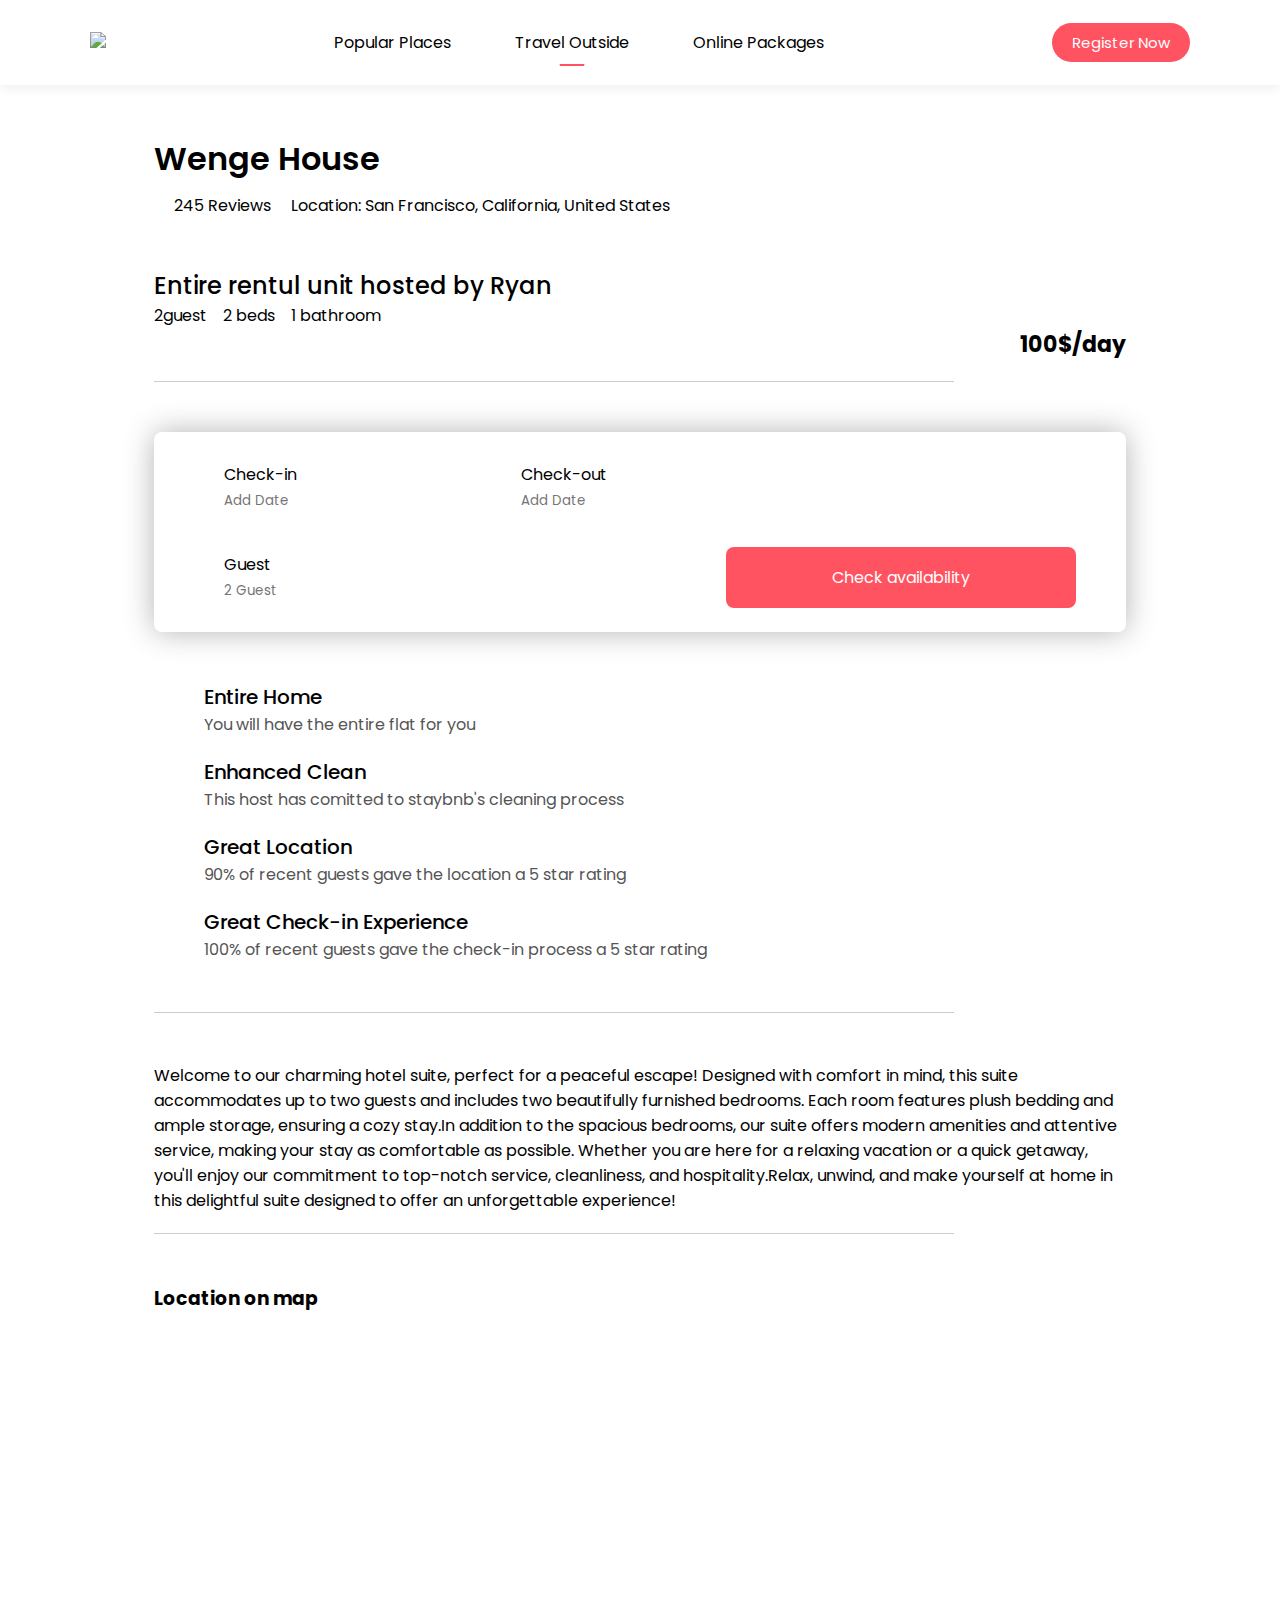
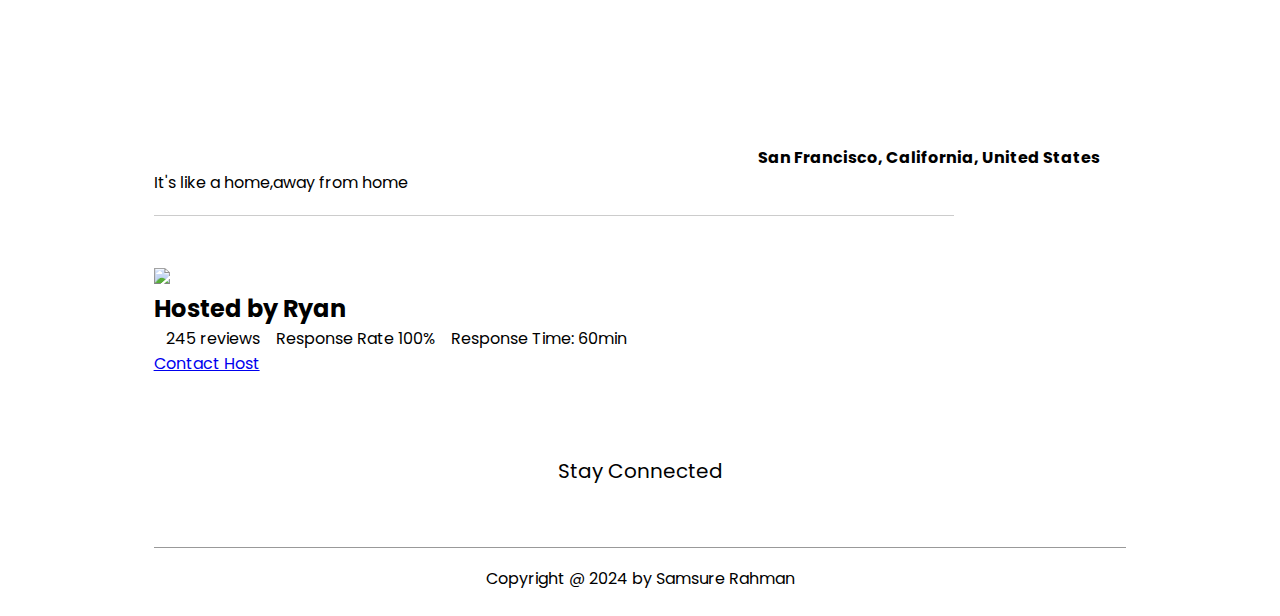
==== five.html @ 501c1947 "Add files via upload" ====
<!DOCTYPE html>
<html lang="en">
<head>
    <meta charset="UTF-8">
    <meta name="viewport" content="width=device-width, initial-scale=1.0">
    <title>Staybnb</title>
    <link rel="stylesheet" href="second.css">
    <link rel="preconnect" href="https://fonts.googleapis.com">
    <link rel="preconnect" href="https://fonts.gstatic.com" crossorigin>
    <link href="https://fonts.googleapis.com/css2?family=Poiret+One&display=swap" rel="stylesheet">
    <link href="https://fonts.googleapis.com/css2?family=Poiret+One&family=Poppins:ital,wght@0,100;0,200;0,300;0,400;0,500;0,600;0,700;0,800;0,900;1,100;1,200;1,300;1,400;1,500;1,600;1,700;1,800;1,900&display=swap" rel="stylesheet">
    <script src="https://kit.fontawesome.com/b0d94359da.js" crossorigin="anonymous"></script>
</head>
<body>
    <nav id="navBar" class="navbar-white">
        <a href="second.html"><img src="staybnb/images/logo-red.png" class="logo"></a>
        <ul class="nav-links">
            <li><a href="second.html">Popular Places</a></li>
            <li><a href="#" class="active">Travel Outside</a></li>
            <li><a href="#">Online Packages</a></li>
        </ul>
        <a href="regestrationn.html" class="register-btn">Register  Now</a>
        <i class="fa-solid fa-bars" onclick="togglebtn()"></i>
    </nav>
    <div class="house-details">
        <div class="house-title">
            <h1>Wenge House</h1>
            <div class="row">
                <div>
                    <i class="fa-solid fa-star"></i>
                    <i class="fa-solid fa-star"></i>
                    <i class="fa-solid fa-star"></i>
                    <i class="fa-regular fa-star-half-stroke"></i>
                    <i class="fa-regular fa-star"></i>
                    <span>245 Reviews</span>
                </div>
                <div>
                    <p>Location: San Francisco, California, United States</p>
                </div>
            </div>
        </div>
        <div class="gallery">
            <div class="img1"><img src="staybnb/images/house-1.png" alt=""></div>
            <div><img src="staybnb/images/house-2.png" alt=""></div>
            <div><img src="staybnb/images/house-3.png" alt=""></div>
            <div><img src="staybnb/images/house-4.png" alt=""></div>
            <div><img src="staybnb/images/house-5.png" alt=""></div>
        </div>
        <div class="small-details">
            <h2>Entire rentul unit hosted by Ryan</h2>
            <p>2guest &nbsp;&nbsp; 2 beds &nbsp;&nbsp; 1 bathroom</p>
            <h4>100$/day</h4>
        </div>
        <hr class="line">
        <form class="check-form">
            <div>
                <label>Check-in</label>
                <input type="text" placeholder="Add Date">
            </div>
            <div>
                <label>Check-out</label>
                <input type="text" placeholder="Add Date">
            </div>
            <div class="guest-field">
                <label>Guest</label>
                <input type="text" placeholder="2 Guest">
            </div>
            <button type="submit">Check availability</button>
        </form>
        <ul class="details-list">
            <li><i class="fa-solid fa-house"></i>Entire Home
                <span>You will have the entire flat for you</span>
            </li>
            <li><i class="fa-solid fa-hand-sparkles"></i>Enhanced Clean
                <span>This host has comitted to staybnb's cleaning process</span>
            </li>
            <li><i class="fa-solid fa-map-location"></i>Great Location
                <span>90% of recent guests gave the location a 5 star rating</span>
            </li>
            <li><i class="fa-solid fa-person-circle-check"></i>Great Check-in Experience
                <span>100% of recent guests gave the check-in process a 5 star rating</span>
            </li>
        </ul>

        <hr class="line">
        <p class="home-desc">Welcome to our charming hotel suite, perfect for a peaceful escape! Designed with comfort in mind, this suite accommodates up to two guests and includes two beautifully furnished bedrooms. Each room features plush bedding and ample storage, ensuring a cozy stay.In addition to the spacious bedrooms, our suite offers modern amenities and attentive service, making your stay as comfortable as possible. Whether you are here for a relaxing vacation or a quick getaway, you'll enjoy our commitment to top-notch service, cleanliness, and hospitality.Relax, unwind, and make yourself at home in this delightful suite designed to offer an unforgettable experience!</p>
        <hr class="line">
        <div class="map">
            <h3>Location on map</h3>
            <iframe src="https://www.google.com/maps/embed?pb=!1m18!1m12!1m3!1d4031.7296412329197!2d-122.43882533472123!3d37.76406411636798!2m3!1f0!2f0!3f0!3m2!1i1024!2i768!4f13.1!3m3!1m2!1s0x80859a6d00690021%3A0x4a501367f076adff!2sSan%20Francisco%2C%20CA%2C%20USA!5e0!3m2!1sen!2sbd!4v1728620081492!5m2!1sen!2sbd" width="600" height="450" style="border:0;" allowfullscreen="" loading="lazy" referrerpolicy="no-referrer-when-downgrade"></iframe>
            <b>San Francisco, California, United States</b>
            <p>It's like a home,away from home</p>
        </div>

        <hr class="line">
        <div class="host">
            <img src="staybnb/images/host.png">
            <div>
                <h2>Hosted by Ryan</h2>
                <p><span>
                    <i class="fa-solid fa-star"></i>
                    <i class="fa-solid fa-star"></i>
                    <i class="fa-solid fa-star"></i>
                    <i class="fa-regular fa-star-half-stroke"></i>
                    <i class="fa-regular fa-star"></i>
                </span>
                &nbsp;&nbsp; 245 reviews &nbsp;&nbsp; Response Rate 100% &nbsp;&nbsp; Response Time: 60min
                </p>
            </div>
        </div>
        <div class="container2"><a href="#" class="contact-host">Contact Host</a></div>

        <div class="footer">
            <h3>Stay Connected</h3>
            <a href="#"><i class="fa-brands fa-facebook-f"></i></a>
            <a href="#"><i class="fa-brands fa-youtube"></i></a>
            <a href="#"><i class="fa-brands fa-twitter"></i></a>
            <a href="#"><i class="fa-brands fa-linkedin"></i></a>
            <a href="#"><i class="fa-brands fa-instagram"></i></a>
            <hr>
            <p>Copyright @ 2024 by Samsure Rahman</p>
        </div>
    </div>
    <script>
        var navBar=document.getElementById("navBar");
        function togglebtn(){
            navBar.classList.toggle("hidemenu");
        }
    </script>
</body>
</html>
---- second.css ----
*{
    margin: 0;
    padding: 0;
    box-sizing: border-box;
    font-family: "Poppins", sans-serif;
}
/*-----header-----*/
.header{
    min-height: 100vh;
    width: 100%;
    background-image:linear-gradient(rgba(0,0,0,0.3),rgba(0,0,0,0.3)), url(banner.png);
    background-size: cover;
    background-position: center;
}
nav{
    display: flex;
    align-items: center;
    justify-content: space-between;
    padding: 20px 7%;
}
.logo{
    width: 140px;
    cursor: pointer;
}
.nav-links li{
    list-style: none;
    display: inline-block;
    margin: 10px 30px;
}
.nav-links li a{
    text-decoration: none;
    color: #fff;
}
.active{
    position: relative;
}
.active::after{
    content: '';
    background: #fff;
    width: 25px;
    height: 2px;
    position: absolute;
    left:50%;
    transform: translateX(-50%);
    bottom: -12px;
    border-radius: 2px;
}
.register-btn{
    background: #fff;
    color: #000;
    padding: 8px 20px;
    border-radius: 20px;
    text-decoration: none;
    font-size: 15px;
    transition: transform 0.3s ease-in-out;
}
.register-btn:hover{
    cursor: pointer;
    transform: scale(1.1);
}
.container{
    padding: 0 7%;
}
.header h1{
    font-size: 4vw;
    font-weight: 500;
    color:#fff;
    text-align: center;
    padding-top: 22%;
}
.search-bar{
    background: #fff;
    width: 70%;
    margin: 30px auto;
    padding: 6px 10px 6px 30px;
    border-radius: 50px;
}
.search-bar form{
    display: flex;
    align-items: center;
    flex-wrap: wrap;
}
.search-bar form input{
    display: block;
    border: 0;
    outline: none;
    background: transparent;
}
.search-bar form button{
    background: #ff5361;
    width: 55px;
    height: 55px;
    border-radius: 50%;
    border: none;
    outline: none;
    cursor: pointer;
}
.search-bar form button img{
    width: 20px;
    margin-top: 5px;
}
.location-input{
    flex:1;
}
.search-bar form label{
    font-weight: bold;
}
/*------container-------*/
.sub-title{
    margin: 50px 0 20px;
    font-size: 2.2vw;
    font-weight: 500;
    color:#333;
}
.exclusives{
    display: grid;
    grid-template-columns: repeat(auto-fit,minmax(200px,1fr));
    grid-gap: 30px;
}
.exclusives div img{
    width: 100%;
    height:100%;
    border-radius: 10px;
}
.exclusives div{
    position: relative;
    border-radius: 10px;
}
.exclusives div:hover{
    box-shadow: -6px -4px 2px -1px rgba(0, 0, 0, 0.5);
    transition: 0.3s ease-out;
    cursor: pointer;
}
.exclusives div span{
    position: absolute;
    top: 50%;
    left: 50%;
    transform: translate(-50%,-50%);
    text-align: center;
    color: #fff;
}
/*-------trending places-------*/
.trending{
    display: grid;
    grid-template-columns: repeat(auto-fit,minmax(200px,1fr));
    grid-gap: 30px;
    margin-bottom: 30px;
}
.trending div img{
    width: 100%;
    border-radius: 10px;
}
.trending h3{
    font-family: "Poiret One", sans-serif;
    font-size: 25px;
    font-weight: 600;
    margin-top: 10px;
}
/*------call to action-----*/
.cta{
    margin: 80px 0;
    background: linear-gradient(to right,#3f2321,transparent),url(banner-2.png);
    background-size: cover;
    background-position: center;
    border-radius: 10px;
    padding: 5%;
    color: #fff;
}
.cta h3{
    font-size: 4vw;
    line-height: 5.3vw;
    font-weight: 500;
}
.cta p{
    font-size: 18px;
    margin: 10px 0;
}
.cta-btn{
    background: #ff5361;
    color:#fff;
    text-decoration: none;
    padding: 12px 30px;
    border-radius: 8px;
    margin-top: 20px;
    display: inline-block;
    transition: 0.3s ease-in-out;
}
.cta-btn:hover{
    background: #fff;
    color: #ff5361;
}
/*-------travellers Stories------*/
.stories{
    display: grid;
    grid-template-columns: repeat(auto-fit,minmax(200px,1fr));
    grid-gap:30px;
    margin-bottom: 30px;
}
.stories div img{
    width: 100%;
    border-radius: 10px;
}
.stories div{
    position: relative;
    text-align: center;
    border-radius: 10px;
}
.stories p{
    width: 80%;
    position: absolute;
    top: 50%;
    left: 50%;
    transform: translate(-50%,-50%);
    color:#fff;
    font-size: 20px;
}
.container1 {
    width: 100%;
    height: 150px;
    overflow: hidden; /* Prevent the element from growing outside the container */
}
.start-btn{
    text-decoration: none;
    background: #ff5361;
    color: #fff;
    width: 80%;
    max-width: 350px;
    display: block;
    text-align: center;
    margin: 60px auto;
    padding: 15px;
    border-radius: 30px;
    font-size: 20px;
    transition: transform 0.3s ease-in-out;
    transform-origin: bottom;
}
.start-btn:hover{
    background: #fff;
    color: #ff5361;
    border:2px solid #ff5361;
    transform: scale(1.2);
}
/*------about-msg------*/
.about-msg{
    text-align: center;
    margin: 80px 0;
    color: #333;
    font-size: 17px;
}
.about-msg h2{
    font-size: 28px;
    margin-bottom: 30px;
    font-weight: 500;
}
.footer{
    margin: 80px 0 10px;
    text-align: center;
}
.footer a{
    text-decoration:none ;
    color: #ff5361;
    font-size: 22px;
    margin: 0 10px;
}
.footer h3{
    font-weight: 400;
    font-size: 20px;
    margin-bottom: 10px;
}
.footer hr{
    background: #999;
    height: 1px;
    width: 100%;
    border: 0;
    margin: 18px 0;
}
.footer p{
    padding-bottom: 15px;
}
nav .fa-bars{
    display: none;
}
/*-----for small screen devices-----*/
@media only screen and (max-width:700px){
    .logo{
        position: fixed;
        top:4%;
        left: 7%;
    }
    nav{
        position: fixed;
        top:0;
        z-index: 100;
        display: inline-block;
        width: 100%;
        padding: 100px 7% 0;
        background: #000;
        text-align: right;
        max-height: 100px;
        overflow: hidden;
        transition: max-height 0.5s;
    }
    nav .nav-links li{
        margin-top: 10px 0;
        display: block;
    }
    .register-btn{
        margin: 15px 0 30px;
        display: inline-block;
    }
    nav .fa-bars{
        display: block;
        position: fixed;
        top:4%;
        right:7%;
        color:#fff;
        font-size: 28px;
    }
    .active::after{
        left: -40px;
        transform: translate(0,50%);
        bottom: 50%;
    }
    .hidemenu{
        max-height: 300px;
    }
    .header h1{
        padding-top: 200px;
        font-size: 7vw;
    }
    .search-bar{
        width: 90%;
        margin: 30px auto;
        padding: 20px 10px 30px;
        border-radius: 10px;
        position: relative;
    }
    .search-bar form{
        display: block;
    }
    .search-bar form input{
        border-bottom: 1px solid #ddd;
        width: 100%;
        margin-bottom: 20px;
        margin-top: 10px;
        padding-bottom: 10px;
    }
    .search-bar form button{
        position: absolute;
        bottom: 0;
        left: 50%;
        transform: translate(-50%,50%);
    }
    .sub-title{
        font-size: 6vw;
    }
    .cta{
        padding: 15% 5%;
    }
    .cta h3{
        font-size: 7vw;
        line-height: 8vw;
    }
    .cta p{
        font-size: 14px;
    }
    .cta-btn{
        padding: 6px 15px;
        border-radius: 4px;
        margin-top: 10px;
        font-size: 14px;
    }
    .stories p{
        font-size: 22px;
    }
    .about-msg{
        font-size: 15px;
    }
}

/*---------listing page-------*/

.navbar-white{
    background: #fff;
    box-shadow: 0 5px 10px rgba(0,0,0,0.05);
}
.navbar-white .nav-links li a{
    color: #000;
}
.navbar-white .register-btn{
    background: #ff5361;
    color: #fff;

}
.navbar-white .fa-bars{
    color:#000;
} 
.navbar-white .active::after{
    background: #ff5361;
}
.list-container{
    margin-top: 50px;
    display: flex;
    flex-wrap: wrap;
    justify-content: space-between;
}
.left-col{
    flex-basis: 70%;
}
.right-col{
    flex-basis: 25%;
}
.left-col h1{
    color:#333;
    font-weight: 600;
    margin-bottom: 30px;
}
.house{
    display: flex;
    justify-content: space-between;
    flex-wrap: wrap;
    padding: 30px 0;
    border-top:1px solid #ccc;
}
.house-img{
    flex-basis: 40%;
}
.house-info{
    flex-basis: 58%;
    color:#555;
}
.house-img img{
    width: 100%;
    border-radius: 12px;
    transform: scale(0.8);
    opacity: 0.8;
    transition: transform 0.2s ease-in-out, opacity 0.3s ease-in-out;
}
.house-img img:hover{
    transform: scale(1);
    opacity: 1;
}
.house-info h3{
    font-weight: 600;
    color: #333;
    font-size: 22px;
    margin: 4px 0;
    cursor: pointer;
}
.house-info i{
    color:#ff5361;
    font-size: 18px;
    margin: 10px 1px;
}
.house-price{
    text-align: right;
}
.house-price h4{
    font-size: 20px;
    color: #000;
}
.house-price h4 span{
    font-size: 16px;
    font-weight: 500;
}
.sidebar{
    border:1px solid #999;
    padding:20px 30px;
    margin-top: 30px;
}
.sidebar h2{
    font-weight: 500;
}
.sidebar h3{
    font-weight: 500;
    margin: 20px 0 10px;
}
.filter{
    display: flex;
    align-items: center;
    color: #555;
    margin-bottom: 10px;
}
.filter p{
    flex: 1;
}
.filter input{
    margin-right: 15px;
    cursor:pointer;
}
.sidebar-link{
    text-align: right;
}
.sidebar-link a{
    text-decoration: none;
}
.pagination{
    display: flex;
    align-items: center;
    justify-content: center;
    margin: 40px 0;
}
.pagination img{
    width: 15px;
    margin: 10px 20px;
}
.right-arrow{
    transform: rotate(180deg);
}
.pagination span{
    margin: 10px 8px ;
    width:40px;
    height: 40px;
    line-height: 40px;
    text-align: center;
    border-radius: 50%;
    cursor: pointer;
}
.pagination .ffi{
    background: #ff5361;
    color: #fff;
    font-weight: 800;
}
/*------smaller screen-------*/
@media only screen and (max-width: 700px){
    .list-container{
        margin-top: 150px;
    }
    .left-col, .right-col, .house-img, .house-info{
        flex-basis: 100%;
    }
    .left-col h1{
        font-size: 22px;
    }
    .house-info h3{
        font-size: 18px;
    }
    .house-info i{
        font-size: 16px;
    }
    .pagination span{
        margin: 10px 2px;
        width: 30px;
        height: 30px;
        font-size: 12px;
    }
}
.box{
    margin: 60px auto;
    position: relative;
    width: 380px;
    height: 420px;
    background: #ff5361;
    border-radius: 8px;
    overflow: hidden;
}
.box form{
    position: absolute;
    inset: 4px;
    background: #fff;
    padding: 50px 40px;
    border-radius: 8px;
    z-index: 2;
    display: flex;
    flex-direction: column;
}
.box form h2{
    color: #ff5361;
    font-weight: 500;
    text-align: center;
    letter-spacing: 0.1em;
}
.box form .inputbox{
    position: relative;
    width: 300px;
    margin-top: 35px;
}
.box form .inputbox input{
    position: relative;
    width: 100%;
    padding: 20px 10px 13px;
    background: transparent;
    outline: none;
    border: none;
    box-shadow: none;
    color: #fff;
    font-size: 1em;
    letter-spacing: 0.05em;
    transition: 0.5s;
    z-index: 10;
}
.box form .inputbox span{
    position: absolute;
    left: 0;
    padding: 20px 0px 10px;
    pointer-events: none;
    color: #ff5361;
    font-size: 1em;
    letter-spacing: 0.05em;
    transition: 0.5s;
}
.box form .inputbox input:valid ~ span,
.box form .inputbox input:focus ~ span{
    color: #ff5361;
    font-size: 0.75em;
    transform: translateY(-34px);
}
.box form .inputbox i{
    position: absolute;
    left: 0;
    bottom: 0;
    width: 100%;
    height: 2px;
    background: #ff5361;
    border-radius:4px ;
    overflow: hidden;
    transition: 0.5s;
    pointer-events: none;
}
.box form .inputbox input:valid ~i,
.box form .inputbox input:focus ~i{
    height: 44px;
}
.box form .links{
    display: flex;
    justify-content: space-between;
}
.box form .links a{
    margin: 10px 0;
    font-size: 0.75em;
    color: #ff5361;
    text-decoration: none;
}
.box form .links a:hover,
.box form .links a:nth-child(2){
    color:#ff5361;
}
.box form .hhy{
    border: none;
    outline: none;
    padding: 9px 25px;
    background: #ff5361;
    cursor: pointer;
    position: relative;
    font-size: 0.9em;
    border-radius: 10px;
    font-weight: 600;
    width: 100px;
    margin-top: 10px;
    z-index: 0;
    color: #fff;
}
@media only screen and (max-width: 700px){
    .box{
        margin-top: 200px;
    }
}
/*----house details----*/
.house-details{
    padding: 0 12%;
}
.house-title{
    margin-top: 50px;
}
.house-title h1{
    font-weight: 600;
}
.row{
    display: flex;
    flex-wrap: wrap;
    align-items: center;
    margin: 10px 0;
}
.house-title span{
    margin: 0 20px;
}
.house-title i{
    color: #ff5361;
    font-size: 14px;
}
.gallery{
    display: grid;
    grid-gap: 10px;
    grid-template-areas: 'first first . .' 'first first . .';
    margin: 20px 0;
}
.gallery div img{
    width: 100%;
    display: block;
    border-radius: 10px;
}
.img1{
    grid-area: first;
}
.small-details h2{
    font-weight: 500;
}
.small-details h4{
    text-align: right;
    font-size: 22px;
}
.line{
    border:0;
    height: 1px;
    background: #ccc;
    width: 100%;
    max-width: 800px;
    margin: 20px 0 50px;
}
.check-form{
    margin: 30px 0;
    background: #fff;
    box-shadow: 0 0 30px rgba(0,0,0,0.3);
    border-radius: 8px;
    display: flex;
    flex-wrap: wrap;
    align-items: center;
    padding: 10px 50px;
}
.check-form label{
    display: block;
}
.check-form div{
    padding: 20px;
}
.check-form input{
    background: transparent;
    border: none;
    outline: none;
}
.check-form button{
    background: #ff5361;
    border: 0;
    outline: none;
    color: #fff;
    padding: 18px;
    width: 350px;
    border-radius: 8px;
    font-size: 16px;
    transition: transform 0.3s ease;
}
.check-form button:hover{
    color:#ff5361;
    background: #fff;
    transform: scale(1.1);
    border: 2px solid #ff5361;
    cursor: pointer;
}
.guest-field{
    flex: 1;
}
.details-list{
    list-style: none;
    margin: 50px 0;
}
.details-list li{
    margin-left: 50px;
    font-size: 20px;
    font-weight: 500;
    margin-bottom: 20px;
    color: #000;
    position: relative;
}
.details-list li span{
    display: block;
    font-weight: 400;
    font-size: 16px;
    color: #555;
}
.details-list li i{
    position: absolute;
    top: 5px;
    left: -40px;
    color: #ff5361;
}
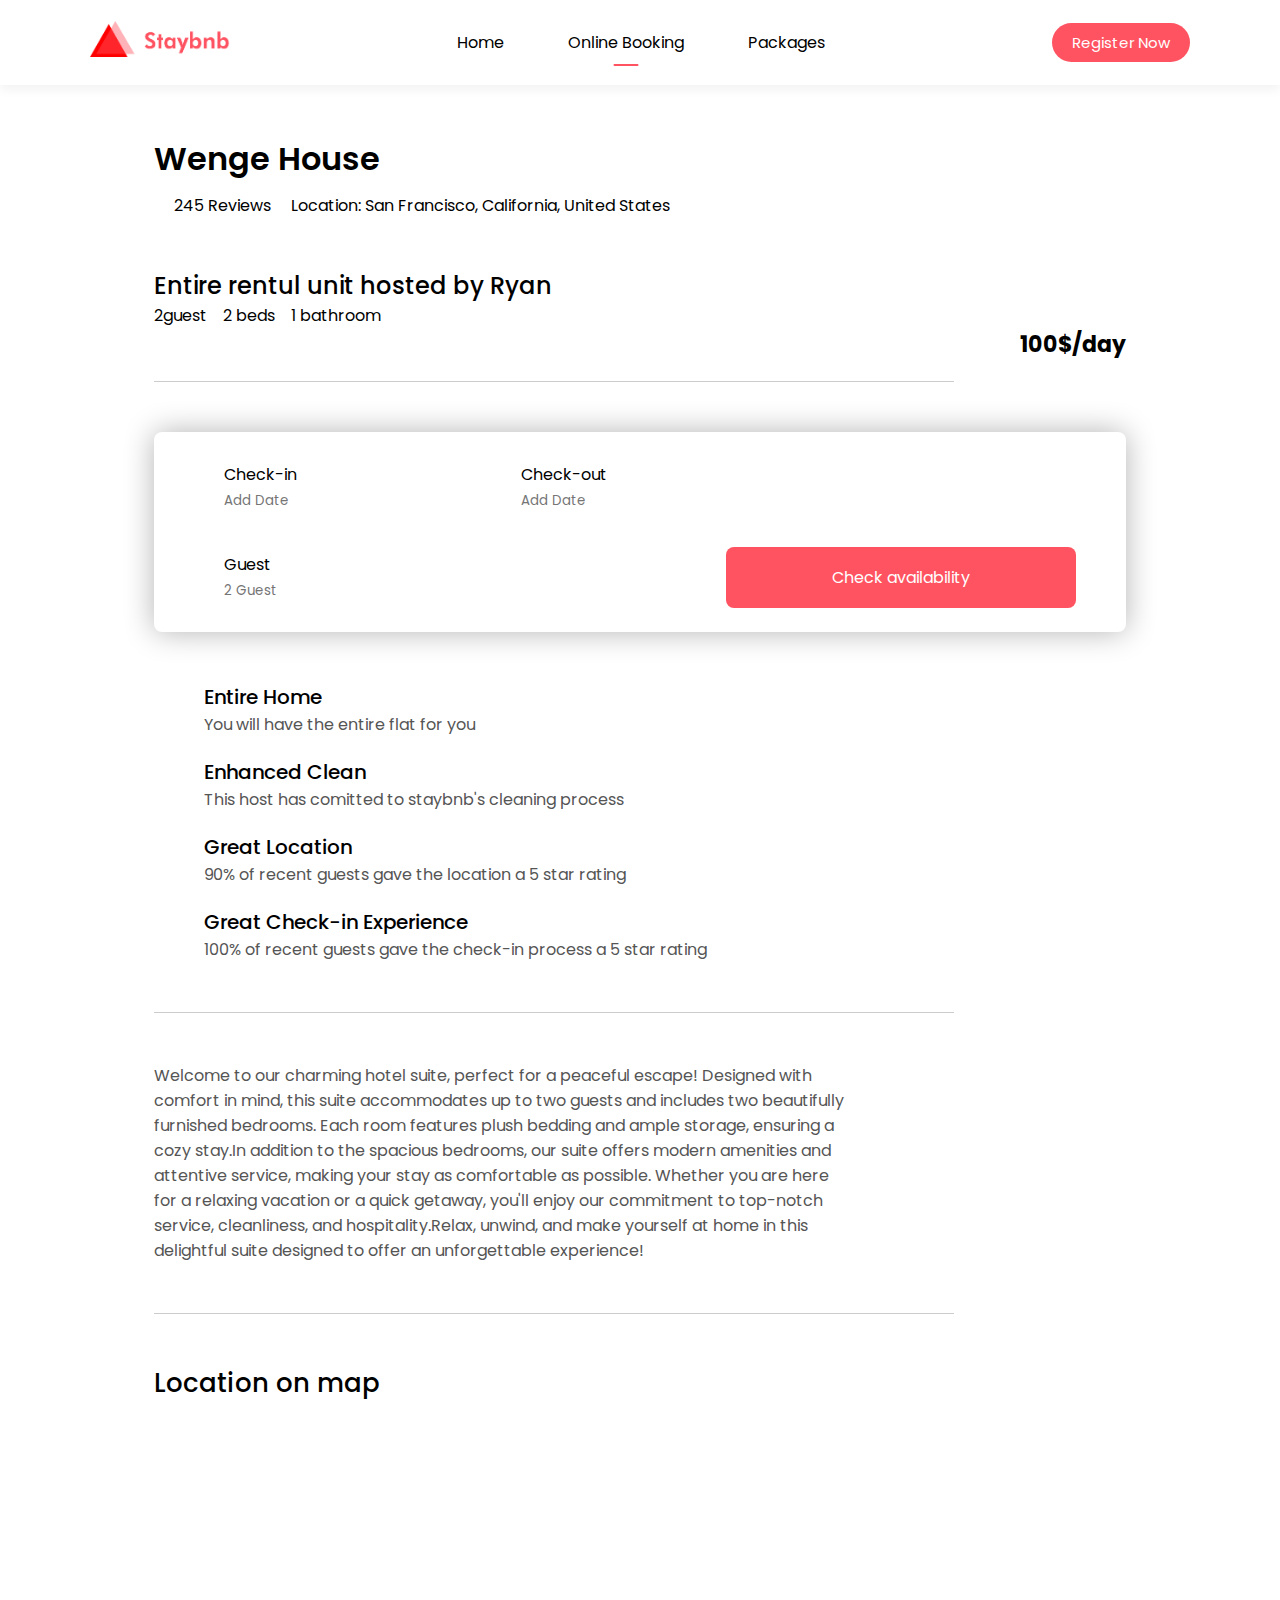
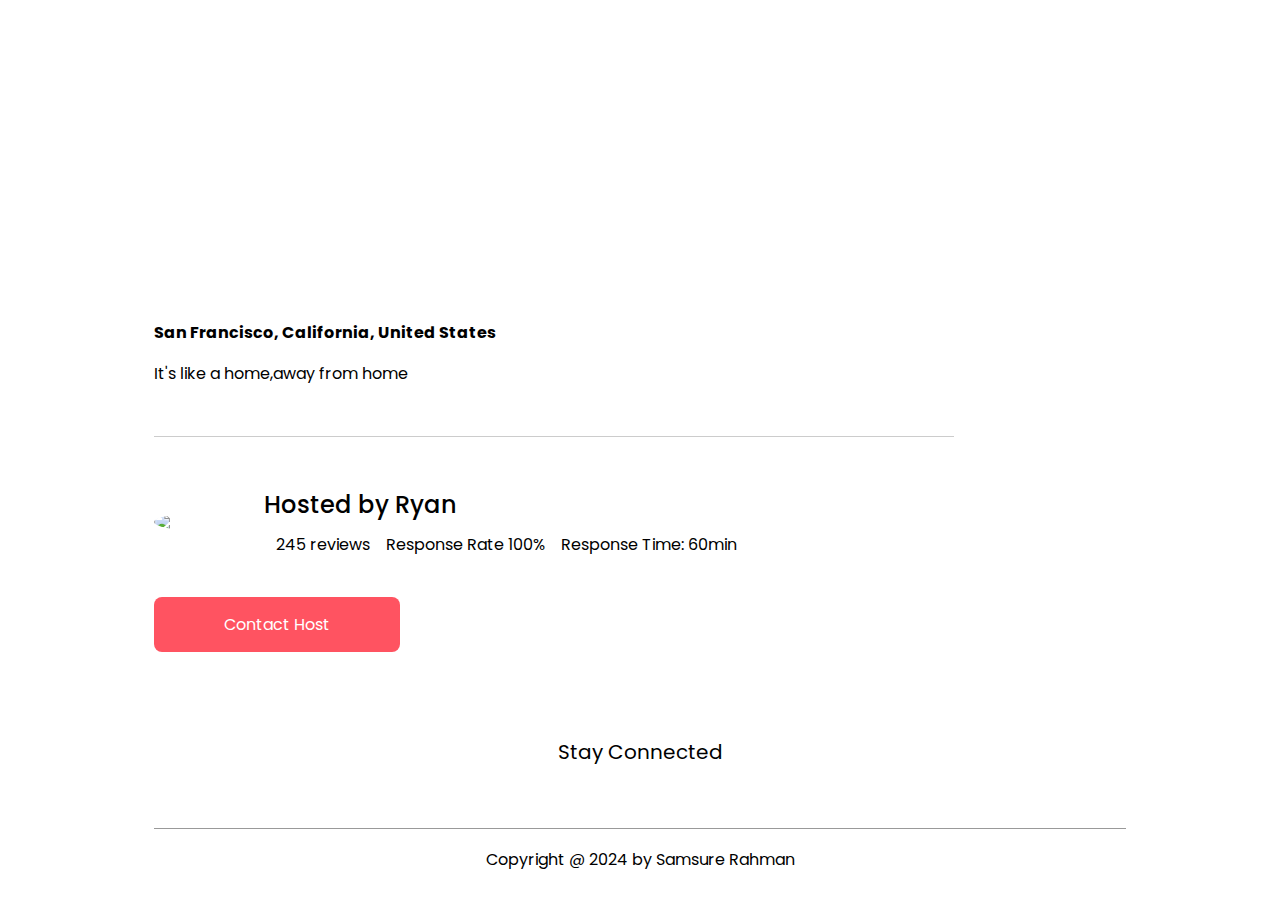
==== commit 40f4ba84: "Update five.html" ====
--- a/five.html
+++ b/five.html
@@ -13,11 +13,11 @@
 </head>
 <body>
     <nav id="navBar" class="navbar-white">
-        <a href="second.html"><img src="staybnb/images/logo-red.png" class="logo"></a>
+        <a href="index.html"><img src="logo-red.png" class="logo"></a>
         <ul class="nav-links">
-            <li><a href="second.html">Popular Places</a></li>
-            <li><a href="#" class="active">Travel Outside</a></li>
-            <li><a href="#">Online Packages</a></li>
+            <li><a href="second.html">Home</a></li>
+            <li><a href="#" class="active">Online Booking</a></li>
+            <li><a href="#">Packages</a></li>
         </ul>
         <a href="regestrationn.html" class="register-btn">Register  Now</a>
         <i class="fa-solid fa-bars" onclick="togglebtn()"></i>
@@ -128,4 +128,4 @@
         }
     </script>
 </body>
-</html>+</html>
--- a/second.css
+++ b/second.css
@@ -232,7 +232,6 @@
     border-radius: 30px;
     font-size: 20px;
     transition: transform 0.3s ease-in-out;
-    transform-origin: bottom;
 }
 .start-btn:hover{
     background: #fff;
@@ -773,3 +772,98 @@
     left: -40px;
     color: #ff5361;
 }
+.home-desc{
+    max-width: 700px;
+    margin-bottom: 50px;
+    color: #555;
+}
+.map{
+    margin: 50px 0;
+}
+.map iframe{
+    width: 100%;
+    margin-bottom: 30px;
+}
+.map h3{
+    font-size: 26px;
+    font-weight: 500;
+    margin-bottom: 30px;
+}
+.map b{
+    display: block;
+    margin-bottom: 16px;
+}
+.host{
+    display: flex;
+    align-items: center;
+}
+.host img{
+    width: 80px;
+    border-radius: 50%;
+    margin-right: 30px;
+}
+.host h2{
+    margin-bottom: 10px;
+    font-weight: 500;
+}
+.host i{
+    color: #ff5361;
+}
+.container2{
+    width: 100%;
+    height: 100px;
+    overflow: hidden;
+}
+.contact-host{
+    display: inline-block;
+    margin: 40px 0 30px 0px;
+    text-decoration: none;
+    color: #fff;
+    padding: 15px 70px;
+    background: #ff5361;
+    border-radius: 8px;
+}
+.contact-host:hover{
+    color:#ff5361;
+    background: #fff;
+    border: 2px solid #ff5361;
+}
+@media only screen and (max-width:700px){
+    .house-details{
+        margin-top: 150px;
+    }
+    .gallery{
+        grid-template-areas: 'first first' '. .' '. .';
+    }
+    .small-details h2{
+        font-size: 20px;
+        margin-top: 24px;
+    }
+    .small-details h4{
+        text-align: left;
+        margin: 10px 0;
+        font-size: 18px;
+    }
+    .check-form{
+        padding: 20px 30px;
+    }
+    .check-form div{
+        padding: 20px 0;
+        width: 100%;
+    }
+    .check-form input{
+        border-bottom: 1px solid #ccc;
+        width: 100%;
+        padding-bottom: 5px;
+    }
+    .check-form button{
+        font-size: 14px;
+        margin-top: 10px;
+        margin-bottom: 15px;
+        border-radius: 4px;
+    }
+    .host{
+        display:block;
+        line-height: 28px;
+    }
+}
